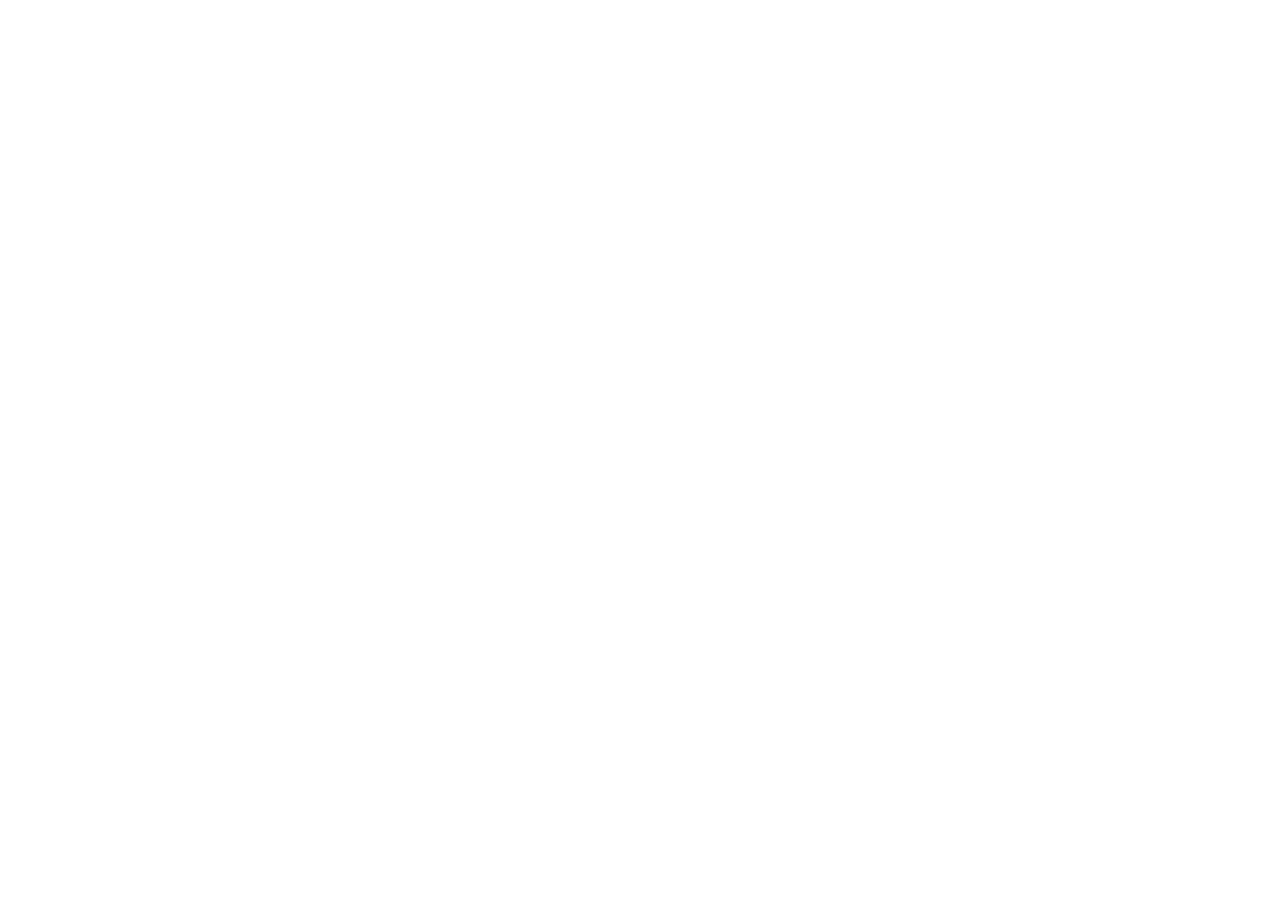
==== csClass02/index.html @ a909ec3f "added csClass02" ====
<!DOCTYPE html>
<html lang="en">
<head>
    <meta charset="UTF-8">
    <meta name="viewport" content="width=device-width, initial-scale=1.0">
    <title>Document</title>
</head>
<body>
    
    <script src="./app.js"></script>
</body>
</html>
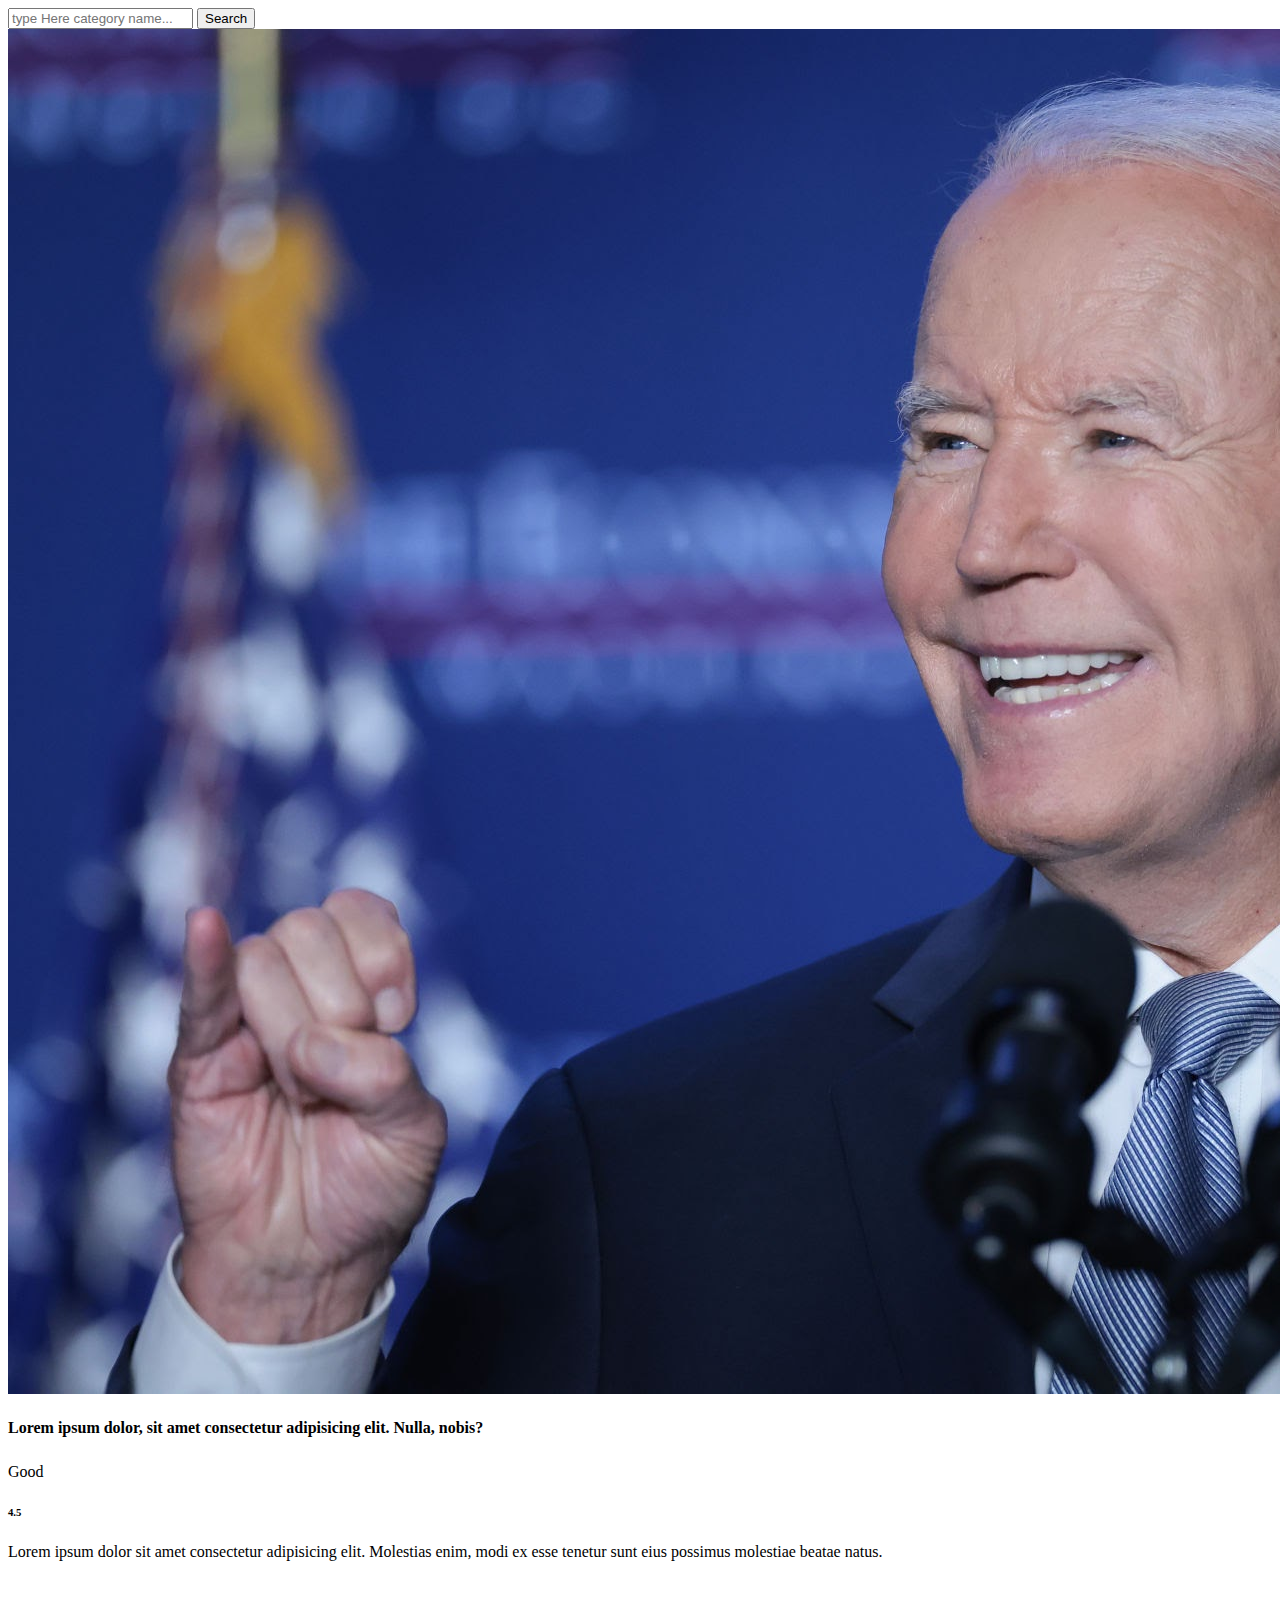
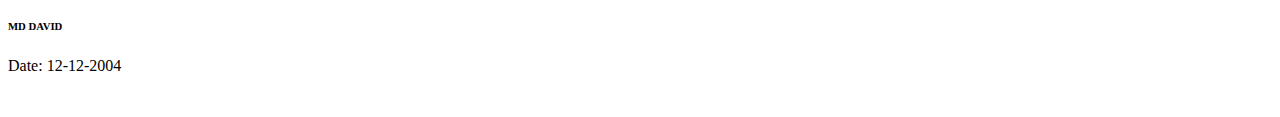
==== commit dd5e6d5a: "added data.data.forEach for the project" ====
--- a/csClass02/index.html
+++ b/csClass02/index.html
@@ -1,12 +1,60 @@
 <!DOCTYPE html>
 <html lang="en">
+
 <head>
     <meta charset="UTF-8">
     <meta name="viewport" content="width=device-width, initial-scale=1.0">
-    <title>Document</title>
+    <title>csClass02</title>
+    <link rel="stylesheet" href="style.css">
 </head>
+
 <body>
-    
+    <div id="category-bar-container" class="category-bar">
+        
+    </div>
+    <div class="search-container">
+        <input type="text" id="search-box" placeholder="type Here category name...">
+        <button onclick="handleSearch()" id="search-btn">Search</button>
+    </div>
+
+    <div id="news-container" class="news-container">
+        <div class="singleNews">
+            <div class="news-photo">
+                <img src="./img/baiden.jpg" alt="">
+            </div>
+            <div class="news-info">
+                <div class="news-header">
+                    <h4>Lorem ipsum dolor, sit amet consectetur adipisicing elit. Nulla, nobis?</h4>
+                    <p class="news-badge">
+                        Good <sup>
+                            <h6 class="news-rating">4.5</h6>
+                        </sup>
+                    </p>
+                </div>
+                <p>
+                    Lorem ipsum dolor sit amet consectetur adipisicing elit. Molestias enim, modi ex esse tenetur sunt
+                    eius possimus molestiae beatae natus.
+                </p>
+                <div class="news-footer">
+                    <div class="author">
+                        <div class="">
+                            <img src="./img/author.jpg" alt="">
+                        </div>
+                        <div class="author-info">
+                            <h6>MD DAVID</h6>
+                            <p>Date: 12-12-2004</p>
+                        </div>
+                    </div>
+                    <div class="Views author">
+                        <img class="view-img"
+                            src="https://uxwing.com/wp-content/themes/uxwing/download/health-sickness-organs/view-icon.png"
+                            alt="">
+                    </div>
+                </div>
+            </div>
+        </div>
+    </div>
     <script src="./app.js"></script>
 </body>
+
 </html>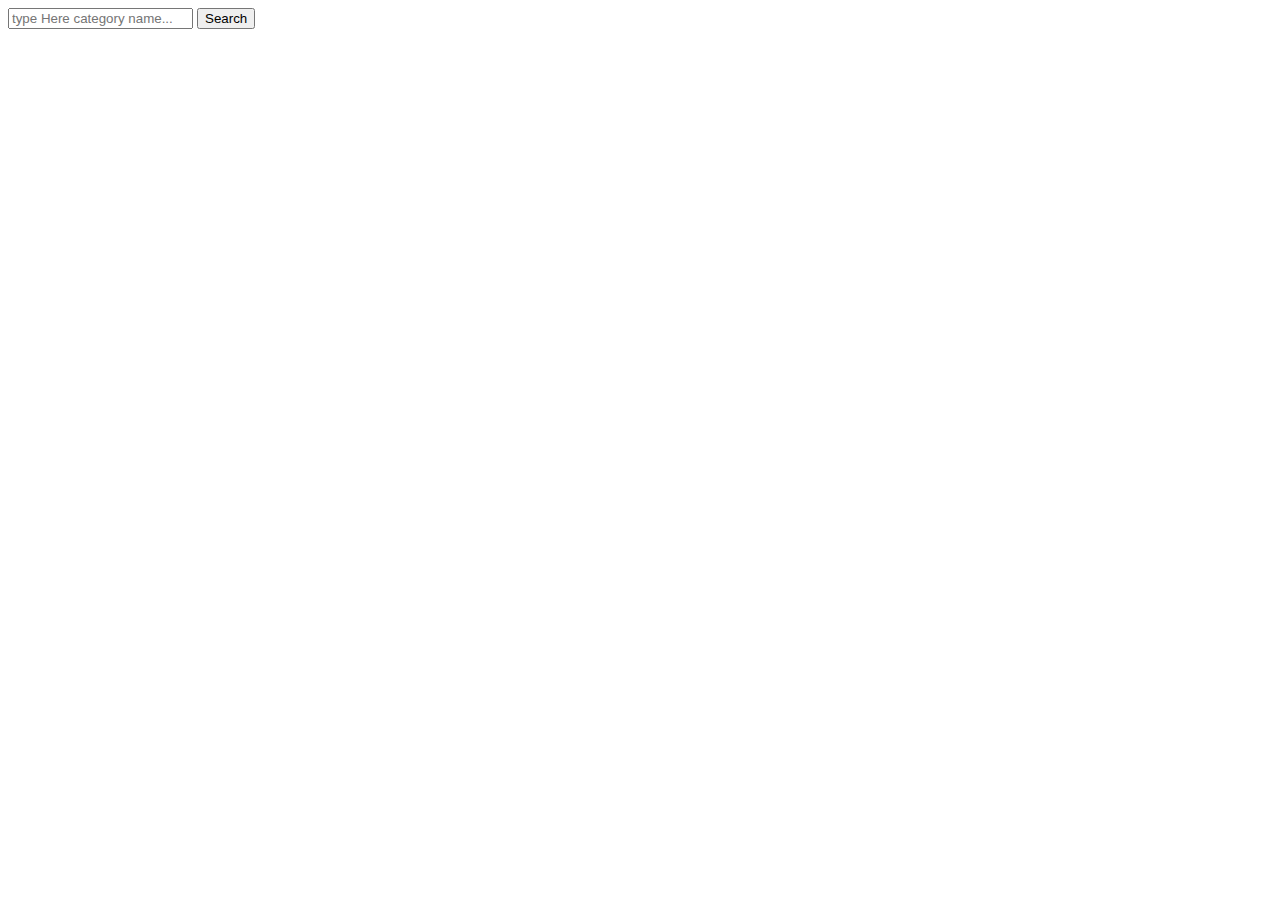
==== commit 0e76b4d7: "added terminary operator in js file" ====
--- a/csClass02/index.html
+++ b/csClass02/index.html
@@ -18,42 +18,13 @@
     </div>
 
     <div id="news-container" class="news-container">
-        <div class="singleNews">
-            <div class="news-photo">
-                <img src="./img/baiden.jpg" alt="">
-            </div>
-            <div class="news-info">
-                <div class="news-header">
-                    <h4>Lorem ipsum dolor, sit amet consectetur adipisicing elit. Nulla, nobis?</h4>
-                    <p class="news-badge">
-                        Good <sup>
-                            <h6 class="news-rating">4.5</h6>
-                        </sup>
-                    </p>
-                </div>
-                <p>
-                    Lorem ipsum dolor sit amet consectetur adipisicing elit. Molestias enim, modi ex esse tenetur sunt
-                    eius possimus molestiae beatae natus.
-                </p>
-                <div class="news-footer">
-                    <div class="author">
-                        <div class="">
-                            <img src="./img/author.jpg" alt="">
-                        </div>
-                        <div class="author-info">
-                            <h6>MD DAVID</h6>
-                            <p>Date: 12-12-2004</p>
-                        </div>
-                    </div>
-                    <div class="Views author">
-                        <img class="view-img"
-                            src="https://uxwing.com/wp-content/themes/uxwing/download/health-sickness-organs/view-icon.png"
-                            alt="">
-                    </div>
-                </div>
-            </div>
-        </div>
+        
     </div>
+
+    <div id="loading-spiner" class="loading-spiner">
+        <img src="https://i.gifer.com/origin/34/34338d26023e5515f6cc8969aa027bca.gif" alt="">
+    </div>
+    <!-- javascript file  --> 
     <script src="./app.js"></script>
 </body>
 
--- a/csClass02/style.css
+++ b/csClass02/style.css
@@ -0,0 +1,23 @@
+.details-btn{
+    padding: 10px 20px;
+    border: none;
+    background-color: gray;
+    color: white;
+}
+.news-footer{
+    display: flex;
+    align-items: center;
+}
+.singleNews{
+    width: 80%;
+    margin: auto;
+}
+.loading-spiner img{
+    width: 25%;
+    margin: auto;
+}
+.loading-spiner{
+    text-align: center;
+    padding: 50px;
+    display: none;
+}